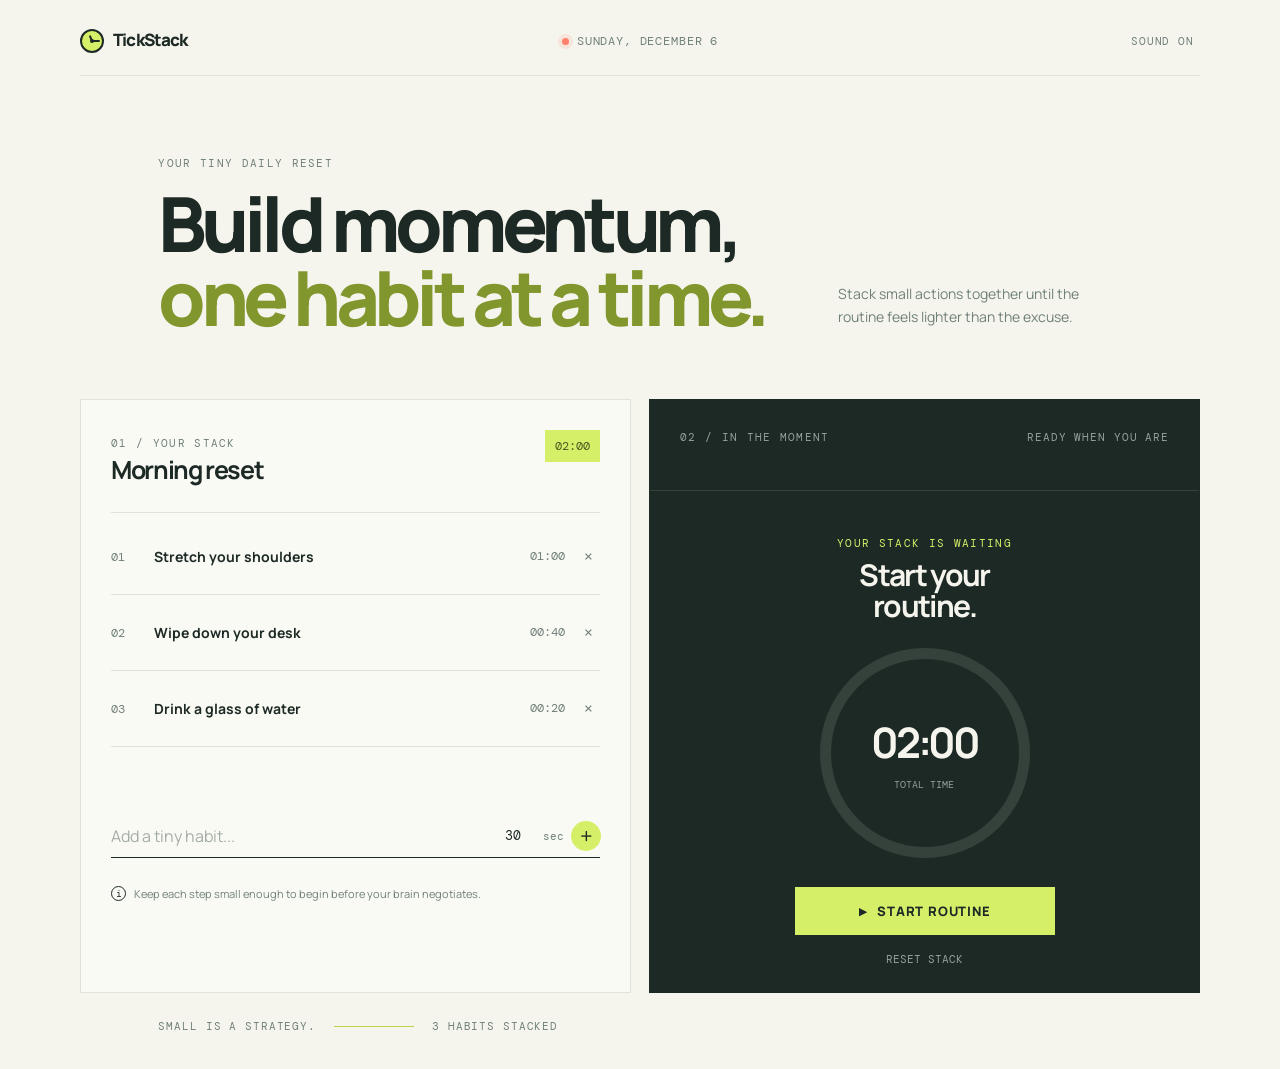
==== index.html @ a3b4dbb2 "tickstack project" ====
<!doctype html>
<html lang="en">
<head>
  <meta charset="UTF-8">
  <meta name="viewport" content="width=device-width, initial-scale=1.0">
  <title>TickStack | Habit Stack Timer</title>
  <link rel="preconnect" href="https://fonts.googleapis.com">
  <link rel="preconnect" href="https://fonts.gstatic.com" crossorigin>
  <link href="https://fonts.googleapis.com/css2?family=DM+Mono:wght@400;500&family=Manrope:wght@400;500;600;700;800&display=swap" rel="stylesheet">
  <link rel="stylesheet" href="styles.css">
</head>
<body>
  <main class="app-shell">
    <header class="topbar">
      <a class="brand" href="#" aria-label="TickStack home"><span class="brand-mark" title="India Standard Time" aria-label="India Standard Time" role="img"><span class="clock-hand clock-hand-hour" id="clockHourHand"></span><span class="clock-hand clock-hand-minute" id="clockMinuteHand"></span></span> TickStack</a>
      <div class="topbar-meta"><span class="live-dot"></span><span id="todayLabel">Tuesday, September 1</span></div>
      <button class="icon-button" id="soundToggle" type="button" aria-label="Toggle sound" title="Toggle sound">Sound on</button>
    </header>

    <section class="intro" aria-labelledby="pageTitle">
      <div>
        <p class="eyebrow">Your tiny daily reset</p>
        <h1 id="pageTitle">Build momentum,<br><em>one habit at a time.</em></h1>
      </div>
      <p class="intro-copy">Stack small actions together until the routine feels lighter than the excuse.</p>
    </section>

    <section class="workspace" aria-label="Habit routine workspace">
      <div class="routine-panel panel">
        <div class="panel-heading">
          <div>
            <span class="section-kicker">01 / Your stack</span>
            <h2>Morning reset</h2>
          </div>
          <span class="duration-badge" id="totalDuration">02:00</span>
        </div>
        <div class="habit-list" id="habitList" aria-live="polite"></div>
        <form class="add-habit" id="habitForm">
          <label for="habitName" class="sr-only">Habit name</label>
          <input id="habitName" type="text" maxlength="32" placeholder="Add a tiny habit..." autocomplete="off" required>
          <label for="habitSeconds" class="sr-only">Duration in seconds</label>
          <input id="habitSeconds" type="number" min="5" max="600" value="30" aria-label="Duration in seconds">
          <span class="seconds-label">sec</span>
          <button class="add-button" type="submit" aria-label="Add habit">+</button>
        </form>
        <p class="tip"><span>i</span> Keep each step small enough to begin before your brain negotiates.</p>
      </div>

      <div class="timer-panel panel" id="timerPanel">
        <div class="timer-topline"><span class="section-kicker">02 / In the moment</span><span id="stepCount">Ready when you are</span></div>
        <div class="timer-content">
          <p class="up-next" id="timerStatus">Your stack is waiting</p>
          <h2 id="activeHabit">Start your<br>routine.</h2>
          <div class="timer-ring" id="timerRing" style="--progress: 0deg">
            <div class="timer-center"><span id="timerValue">02:00</span><small id="timerUnit">total time</small></div>
          </div>
          <button class="start-button" id="startButton" type="button"><span class="play-icon">▶</span><span id="startLabel">Start routine</span></button>
          <button class="reset-button" id="resetButton" type="button">Reset stack</button>
        </div>
        <div class="completion-message" id="completionMessage" hidden><strong>Stack complete.</strong> You showed up for yourself.</div>
      </div>
    </section>

    <footer class="footer"><span>Small is a strategy.</span><span class="footer-line"></span><span id="habitCount">3 habits stacked</span></footer>
  </main>
  <script src="script.js"></script>
</body>
</html>
---- styles.css ----
:root {
  --ink: #1d2925;
  --muted: #708079;
  --paper: #f5f5ed;
  --surface: #fcfcf7;
  --lime: #d6ef69;
  --lime-dark: #b9d348;
  --coral: #ff806d;
  --line: #dfe4d8;
  --mono: "DM Mono", monospace;
  --sans: "Manrope", sans-serif;
}

* { box-sizing: border-box; }
body { margin: 0; min-width: 320px; color: var(--ink); background: var(--paper); font-family: var(--sans); }
body::before { content: ""; position: fixed; inset: 0; pointer-events: none; opacity: .4; background-image: radial-gradient(#c9d0be 0.7px, transparent .7px); background-size: 18px 18px; mask-image: linear-gradient(to bottom, black, transparent 80%); }
button, input { font: inherit; }
button { cursor: pointer; }
.app-shell { width: min(1120px, calc(100% - 48px)); margin: 0 auto; padding: 28px 0 36px; }
.topbar { display: grid; grid-template-columns: 1fr auto 1fr; align-items: center; border-bottom: 1px solid var(--line); padding-bottom: 22px; }
.brand { color: var(--ink); font-size: 17px; font-weight: 800; letter-spacing: -.05em; text-decoration: none; }
.brand-mark { position: relative; display: inline-block; width: 24px; height: 24px; margin-right: 7px; vertical-align: -7px; background: var(--lime); border: 2px solid var(--ink); border-radius: 50%; }
.brand-mark::after { content: ""; position: absolute; top: 50%; left: 50%; width: 4px; height: 4px; transform: translate(-50%, -50%); border-radius: 50%; background: var(--ink); }
.clock-hand { position: absolute; bottom: 50%; left: calc(50% - 1px); width: 2px; border-radius: 2px; background: var(--ink); transform-origin: bottom center; }
.clock-hand-hour { height: 6px; transform: rotate(30deg); }
.clock-hand-minute { height: 8px; transform: rotate(150deg); }
.topbar-meta { color: var(--muted); font: 12px var(--mono); text-transform: uppercase; letter-spacing: .07em; }
.live-dot { display: inline-block; width: 7px; height: 7px; margin-right: 8px; background: var(--coral); border-radius: 50%; box-shadow: 0 0 0 4px rgba(255,128,109,.15); }
.icon-button { justify-self: end; color: var(--muted); border: 0; background: transparent; font: 11px var(--mono); text-transform: uppercase; letter-spacing: .08em; }
.intro { display: flex; justify-content: space-between; align-items: end; gap: 32px; padding: 80px 7% 64px; }
.eyebrow, .section-kicker, .up-next { margin: 0 0 16px; color: var(--muted); font: 11px var(--mono); letter-spacing: .12em; text-transform: uppercase; }
h1 { margin: 0; font-size: clamp(42px, 6vw, 76px); line-height: .98; letter-spacing: -.07em; font-weight: 800; }
h1 em { color: #82962e; font-style: normal; }
.intro-copy { width: 245px; margin: 0 4% 7px 0; color: var(--muted); font-size: 14px; line-height: 1.6; }
.workspace { display: grid; grid-template-columns: 1fr 1fr; gap: 18px; }
.panel { min-height: 560px; border: 1px solid var(--line); background: rgba(252,252,247,.82); }
.routine-panel { padding: 30px; }
.panel-heading { display: flex; justify-content: space-between; align-items: start; padding-bottom: 25px; border-bottom: 1px solid var(--line); }
h2 { margin: 0; font-size: 25px; letter-spacing: -.055em; }
.duration-badge { padding: 8px 10px; background: var(--lime); color: #4b5b21; font: 12px var(--mono); }
.habit-list { min-height: 280px; padding: 6px 0 10px; }
.habit-row { display: grid; grid-template-columns: 31px 1fr auto 23px; align-items: center; gap: 12px; min-height: 76px; border-bottom: 1px solid var(--line); animation: rise .35s both; }
.habit-number { color: var(--muted); font: 12px var(--mono); }
.habit-name { font-size: 14px; font-weight: 700; }
.habit-time { color: var(--muted); font: 12px var(--mono); }
.delete-habit { width: 22px; height: 22px; padding: 0; color: var(--muted); border: 0; background: transparent; font-size: 18px; line-height: 1; }
.delete-habit:hover { color: var(--coral); }
.add-habit { display: grid; grid-template-columns: 1fr 43px auto 36px; align-items: center; margin-top: 22px; border-bottom: 1px solid var(--ink); }
.add-habit input { min-width: 0; padding: 10px 0; border: 0; outline: 0; background: transparent; color: var(--ink); }
.add-habit input::placeholder { color: #a3ada5; }
#habitSeconds { text-align: right; font: 13px var(--mono); }
.seconds-label { padding-left: 7px; color: var(--muted); font: 11px var(--mono); }
.add-button { width: 30px; height: 30px; margin-left: 7px; color: var(--ink); border: 0; border-radius: 50%; background: var(--lime); font-size: 22px; line-height: 1; }
.tip { display: flex; gap: 8px; margin: 28px 0 0; color: var(--muted); font-size: 11px; line-height: 1.5; }
.tip span { display: grid; flex: 0 0 15px; place-items: center; width: 15px; height: 15px; color: var(--ink); border: 1px solid var(--ink); border-radius: 50%; font: 10px var(--mono); }
.timer-panel { position: relative; display: flex; flex-direction: column; overflow: hidden; background: var(--ink); color: var(--paper); border-color: var(--ink); }
.timer-topline { display: flex; justify-content: space-between; padding: 30px; color: #95a19b; border-bottom: 1px solid #35423b; font: 11px var(--mono); text-transform: uppercase; letter-spacing: .08em; }
.timer-topline .section-kicker { color: #95a19b; }
.timer-content { display: flex; flex: 1; flex-direction: column; align-items: center; padding: 45px 30px 25px; text-align: center; }
.timer-content .up-next { margin-bottom: 10px; color: var(--lime); }
.timer-content h2 { min-height: 58px; font-size: 30px; line-height: 1.02; }
.timer-ring { display: grid; place-items: center; width: 210px; height: 210px; margin: 27px 0 29px; border-radius: 50%; background: conic-gradient(var(--lime) var(--progress), #35423b 0); transition: background .35s linear; }
.timer-ring::before { content: ""; position: absolute; width: 188px; height: 188px; border-radius: 50%; background: var(--ink); }
.timer-center { position: relative; z-index: 1; }
.timer-center span { display: block; font-size: 42px; font-weight: 700; letter-spacing: -.08em; }
.timer-center small { color: #95a19b; font: 10px var(--mono); text-transform: uppercase; }
.start-button { display: flex; align-items: center; justify-content: center; gap: 10px; width: min(260px, 100%); padding: 15px 20px; color: var(--ink); border: 0; background: var(--lime); font-size: 13px; font-weight: 800; text-transform: uppercase; letter-spacing: .06em; }
.start-button:hover { background: #e3f782; }
.play-icon { font-size: 10px; }
.reset-button { margin-top: 16px; color: #95a19b; border: 0; background: transparent; font: 11px var(--mono); text-transform: uppercase; }
.reset-button:hover { color: var(--paper); }
.completion-message { padding: 15px 30px; color: var(--ink); background: var(--lime); font-size: 12px; text-align: center; }
.completion-message strong { margin-right: 5px; }
.footer { display: flex; align-items: center; gap: 18px; padding: 26px 7% 0; color: var(--muted); font: 11px var(--mono); text-transform: uppercase; letter-spacing: .08em; }
.footer-line { width: 80px; height: 1px; background: var(--lime-dark); }
.sr-only { position: absolute; width: 1px; height: 1px; padding: 0; overflow: hidden; clip: rect(0,0,0,0); white-space: nowrap; border: 0; }
@keyframes rise { from { opacity: 0; transform: translateY(8px); } to { opacity: 1; transform: translateY(0); } }
@media (max-width: 760px) { .app-shell { width: min(100% - 28px, 560px); padding-top: 18px; } .topbar { grid-template-columns: 1fr auto; } .topbar-meta { display: none; } .intro { display: block; padding: 55px 0 40px; } .intro-copy { width: auto; margin-top: 22px; } .workspace { grid-template-columns: 1fr; } .panel { min-height: auto; } .routine-panel { padding: 22px; } .timer-panel { min-height: 520px; } .timer-topline { padding: 22px; } .timer-content { padding: 38px 22px 22px; } .footer { padding: 22px 0 0; } }
@media (prefers-reduced-motion: reduce) { *, *::before, *::after { animation-duration: .01ms !important; transition-duration: .01ms !important; } }
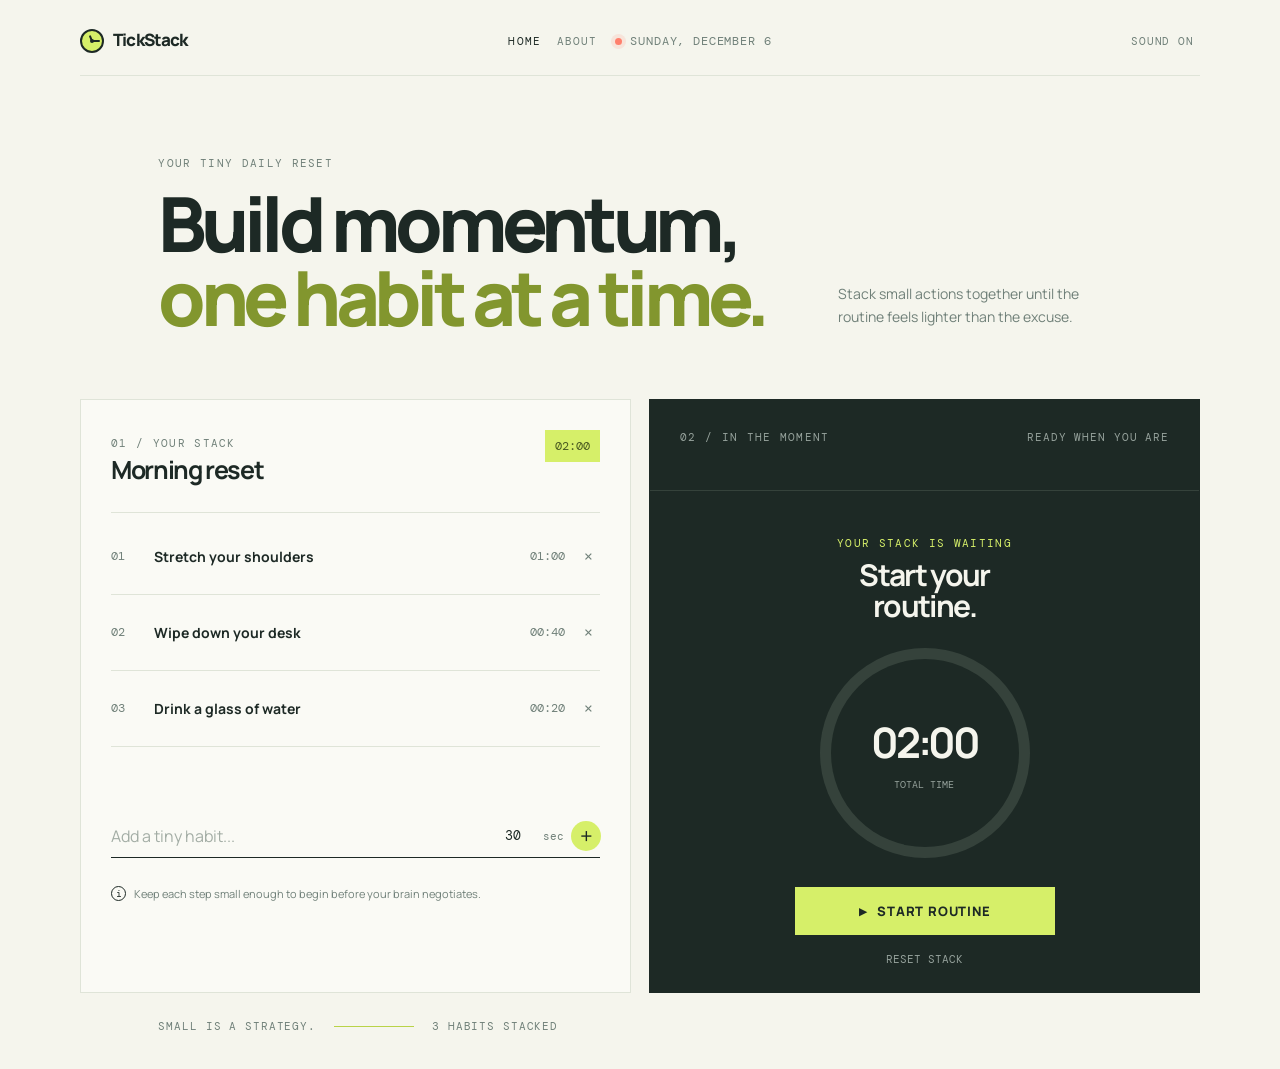
==== commit 66e2626f: "add about page" ====
--- a/index.html
+++ b/index.html
@@ -12,7 +12,11 @@
 <body>
   <main class="app-shell">
     <header class="topbar">
-      <a class="brand" href="#" aria-label="TickStack home"><span class="brand-mark" title="India Standard Time" aria-label="India Standard Time" role="img"><span class="clock-hand clock-hand-hour" id="clockHourHand"></span><span class="clock-hand clock-hand-minute" id="clockMinuteHand"></span></span> TickStack</a>
+      <a class="brand" href="index.html" aria-label="TickStack home"><span class="brand-mark" title="India Standard Time" aria-label="India Standard Time" role="img"><span class="clock-hand clock-hand-hour" id="clockHourHand"></span><span class="clock-hand clock-hand-minute" id="clockMinuteHand"></span></span> TickStack</a>
+      <nav class="main-nav" aria-label="Main navigation">
+        <a href="index.html" class="nav-link active">Home</a>
+        <a href="about.html" class="nav-link">About</a>
+      </nav>
       <div class="topbar-meta"><span class="live-dot"></span><span id="todayLabel">Tuesday, September 1</span></div>
       <button class="icon-button" id="soundToggle" type="button" aria-label="Toggle sound" title="Toggle sound">Sound on</button>
     </header>
--- a/styles.css
+++ b/styles.css
@@ -17,13 +17,16 @@
 button, input { font: inherit; }
 button { cursor: pointer; }
 .app-shell { width: min(1120px, calc(100% - 48px)); margin: 0 auto; padding: 28px 0 36px; }
-.topbar { display: grid; grid-template-columns: 1fr auto 1fr; align-items: center; border-bottom: 1px solid var(--line); padding-bottom: 22px; }
+.topbar { display: grid; grid-template-columns: 1fr auto auto 1fr; align-items: center; gap: 18px; border-bottom: 1px solid var(--line); padding-bottom: 22px; }
 .brand { color: var(--ink); font-size: 17px; font-weight: 800; letter-spacing: -.05em; text-decoration: none; }
 .brand-mark { position: relative; display: inline-block; width: 24px; height: 24px; margin-right: 7px; vertical-align: -7px; background: var(--lime); border: 2px solid var(--ink); border-radius: 50%; }
 .brand-mark::after { content: ""; position: absolute; top: 50%; left: 50%; width: 4px; height: 4px; transform: translate(-50%, -50%); border-radius: 50%; background: var(--ink); }
 .clock-hand { position: absolute; bottom: 50%; left: calc(50% - 1px); width: 2px; border-radius: 2px; background: var(--ink); transform-origin: bottom center; }
 .clock-hand-hour { height: 6px; transform: rotate(30deg); }
 .clock-hand-minute { height: 8px; transform: rotate(150deg); }
+.main-nav { display: flex; justify-content: center; gap: 16px; }
+.nav-link { color: var(--muted); text-decoration: none; font: 11px var(--mono); text-transform: uppercase; letter-spacing: .1em; transition: color .2s ease; }
+.nav-link:hover, .nav-link.active { color: var(--ink); }
 .topbar-meta { color: var(--muted); font: 12px var(--mono); text-transform: uppercase; letter-spacing: .07em; }
 .live-dot { display: inline-block; width: 7px; height: 7px; margin-right: 8px; background: var(--coral); border-radius: 50%; box-shadow: 0 0 0 4px rgba(255,128,109,.15); }
 .icon-button { justify-self: end; color: var(--muted); border: 0; background: transparent; font: 11px var(--mono); text-transform: uppercase; letter-spacing: .08em; }
@@ -74,6 +77,39 @@
 .footer { display: flex; align-items: center; gap: 18px; padding: 26px 7% 0; color: var(--muted); font: 11px var(--mono); text-transform: uppercase; letter-spacing: .08em; }
 .footer-line { width: 80px; height: 1px; background: var(--lime-dark); }
 .sr-only { position: absolute; width: 1px; height: 1px; padding: 0; overflow: hidden; clip: rect(0,0,0,0); white-space: nowrap; border: 0; }
+
+.about-page .page-intro { padding: 72px 0 48px; }
+.about-page .page-intro-grid { display: grid; grid-template-columns: 1.3fr .7fr; align-items: end; gap: 24px; }
+.about-page .eyebrow { margin-bottom: 18px; }
+.about-page h1 { margin: 0; }
+.about-page .lead { margin: 0; color: var(--muted); font-size: 1.05rem; line-height: 1.7; max-width: 560px; }
+.about-page .hero-card { padding: 24px; border: 1px solid var(--line); background: rgba(252,252,247,.85); }
+.about-page .hero-card .mini-label { display: inline-block; margin-bottom: 12px; color: var(--muted); font: 11px var(--mono); text-transform: uppercase; letter-spacing: .1em; }
+.about-page .hero-card strong { display: block; font-size: clamp(28px, 3vw, 46px); letter-spacing: -.06em; line-height: 1; }
+.about-page .hero-card span { display: inline-block; margin-top: 12px; color: var(--muted); font-size: .92rem; }
+.about-page .content-grid { display: grid; grid-template-columns: 1.2fr .8fr; gap: 24px; margin-top: 18px; }
+.about-page .story-card, .about-page .values-card, .about-page .steps-card, .about-page .cta-card { border: 1px solid var(--line); background: rgba(252,252,247,.82); }
+.about-page .story-card { padding: 30px; }
+.about-page .story-card h2, .about-page .values-card h2, .about-page .steps-card h2 { margin: 0 0 18px; font-size: clamp(26px, 3vw, 40px); letter-spacing: -.05em; }
+.about-page .story-card p { margin: 0 0 18px; color: var(--muted); line-height: 1.8; }
+.about-page .story-card p:last-child { margin-bottom: 0; }
+.about-page .values-card { padding: 30px; }
+.about-page .value-list { display: grid; gap: 18px; }
+.about-page .value-item { padding-bottom: 18px; border-bottom: 1px solid var(--line); }
+.about-page .value-item:last-child { padding-bottom: 0; border-bottom: 0; }
+.about-page .value-item span { display: inline-block; margin-bottom: 8px; color: var(--muted); font: 11px var(--mono); text-transform: uppercase; letter-spacing: .1em; }
+.about-page .value-item strong { display: block; margin-bottom: 6px; font-size: 1.35rem; letter-spacing: -.04em; }
+.about-page .value-item p { margin: 0; color: var(--muted); line-height: 1.7; }
+.about-page .steps-card { padding: 30px; }
+.about-page .steps { display: grid; gap: 20px; margin-top: 18px; }
+.about-page .step { display: grid; grid-template-columns: 42px 1fr; gap: 16px; align-items: start; }
+.about-page .step-number { display: grid; place-items: center; width: 42px; height: 42px; background: var(--lime); border-radius: 50%; font: 12px var(--mono); font-weight: 700; }
+.about-page .step h3 { margin: 0 0 6px; font-size: 1.05rem; letter-spacing: -.03em; }
+.about-page .step p { margin: 0; color: var(--muted); line-height: 1.7; }
+.about-page .cta-card { display: flex; align-items: center; justify-content: space-between; gap: 18px; padding: 26px 30px; margin-top: 24px; }
+.about-page .cta-card p { margin: 0; color: var(--muted); }
+.about-page .cta-link { display: inline-flex; align-items: center; justify-content: center; padding: 14px 18px; background: var(--ink); color: var(--paper); text-decoration: none; text-transform: uppercase; letter-spacing: .08em; font: 11px var(--mono); }
+.about-page .cta-link:hover { background: #27302d; }
 @keyframes rise { from { opacity: 0; transform: translateY(8px); } to { opacity: 1; transform: translateY(0); } }
-@media (max-width: 760px) { .app-shell { width: min(100% - 28px, 560px); padding-top: 18px; } .topbar { grid-template-columns: 1fr auto; } .topbar-meta { display: none; } .intro { display: block; padding: 55px 0 40px; } .intro-copy { width: auto; margin-top: 22px; } .workspace { grid-template-columns: 1fr; } .panel { min-height: auto; } .routine-panel { padding: 22px; } .timer-panel { min-height: 520px; } .timer-topline { padding: 22px; } .timer-content { padding: 38px 22px 22px; } .footer { padding: 22px 0 0; } }
+@media (max-width: 760px) { .app-shell { width: min(100% - 28px, 560px); padding-top: 18px; } .topbar { grid-template-columns: 1fr auto; align-items: center; } .main-nav { grid-column: 1 / -1; justify-self: start; } .topbar-meta { display: none; } .intro { display: block; padding: 55px 0 40px; } .intro-copy { width: auto; margin-top: 22px; } .workspace { grid-template-columns: 1fr; } .panel { min-height: auto; } .routine-panel { padding: 22px; } .timer-panel { min-height: 520px; } .timer-topline { padding: 22px; } .timer-content { padding: 38px 22px 22px; } .footer { padding: 22px 0 0; } .about-page .page-intro, .about-page .content-grid { display: block; } .about-page .page-intro-grid { grid-template-columns: 1fr; } .about-page .hero-card, .about-page .story-card, .about-page .values-card, .about-page .steps-card { padding: 22px; } .about-page .cta-card { display: block; } .about-page .cta-link { margin-top: 16px; width: 100%; } }
 @media (prefers-reduced-motion: reduce) { *, *::before, *::after { animation-duration: .01ms !important; transition-duration: .01ms !important; } }
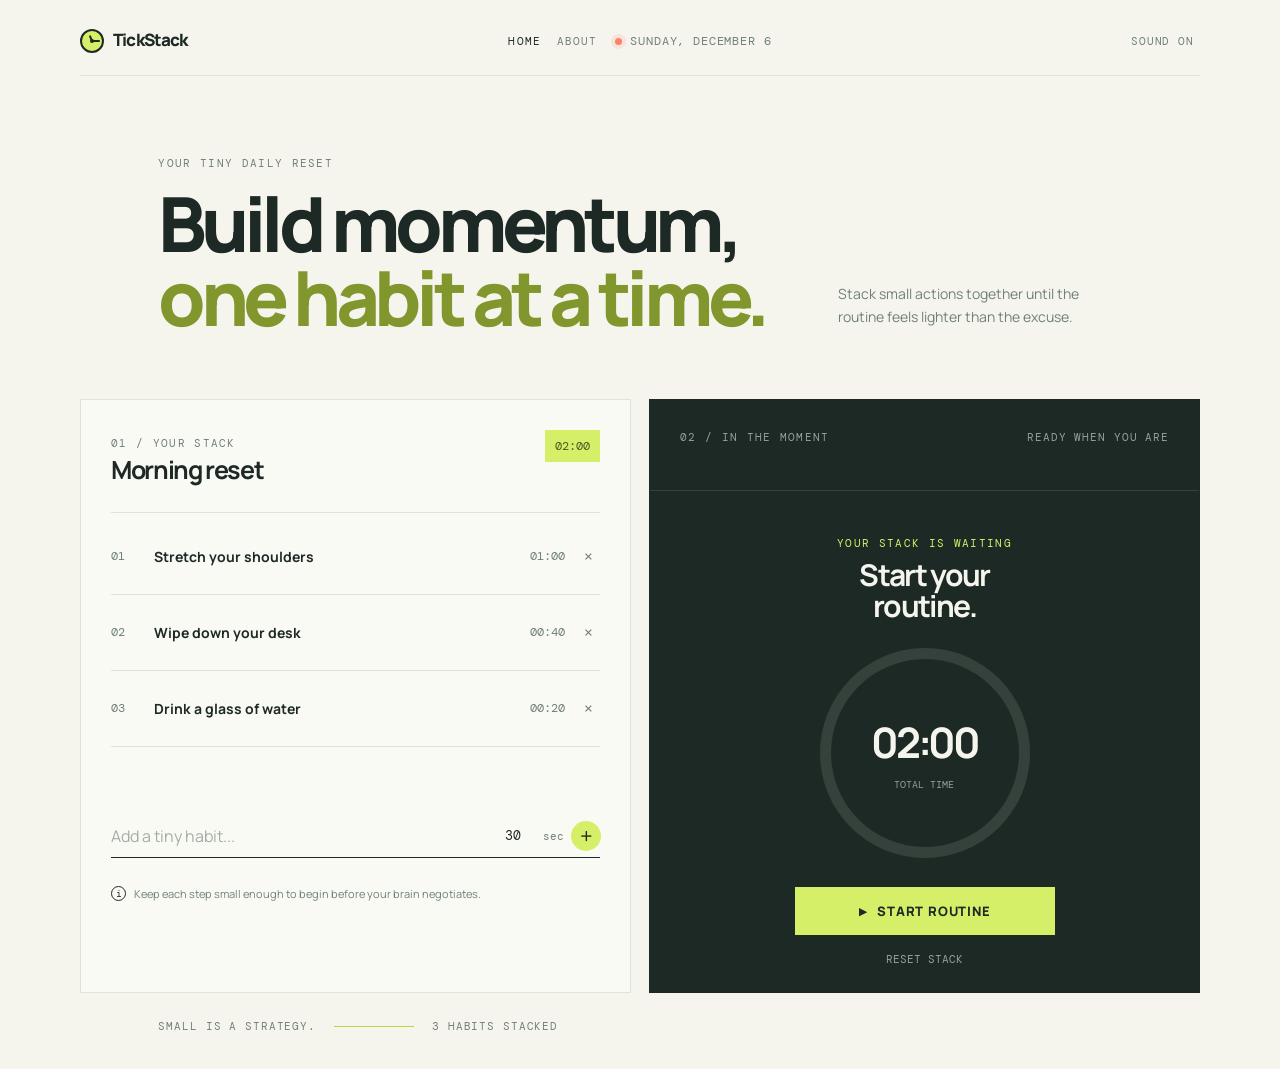
==== commit 2e266926: "adding favicon icon" ====
--- a/index.html
+++ b/index.html
@@ -4,6 +4,7 @@
   <meta charset="UTF-8">
   <meta name="viewport" content="width=device-width, initial-scale=1.0">
   <title>TickStack | Habit Stack Timer</title>
+  <link rel="icon" type="image/svg+xml" href="favicon.svg">
   <link rel="preconnect" href="https://fonts.googleapis.com">
   <link rel="preconnect" href="https://fonts.gstatic.com" crossorigin>
   <link href="https://fonts.googleapis.com/css2?family=DM+Mono:wght@400;500&family=Manrope:wght@400;500;600;700;800&display=swap" rel="stylesheet">
